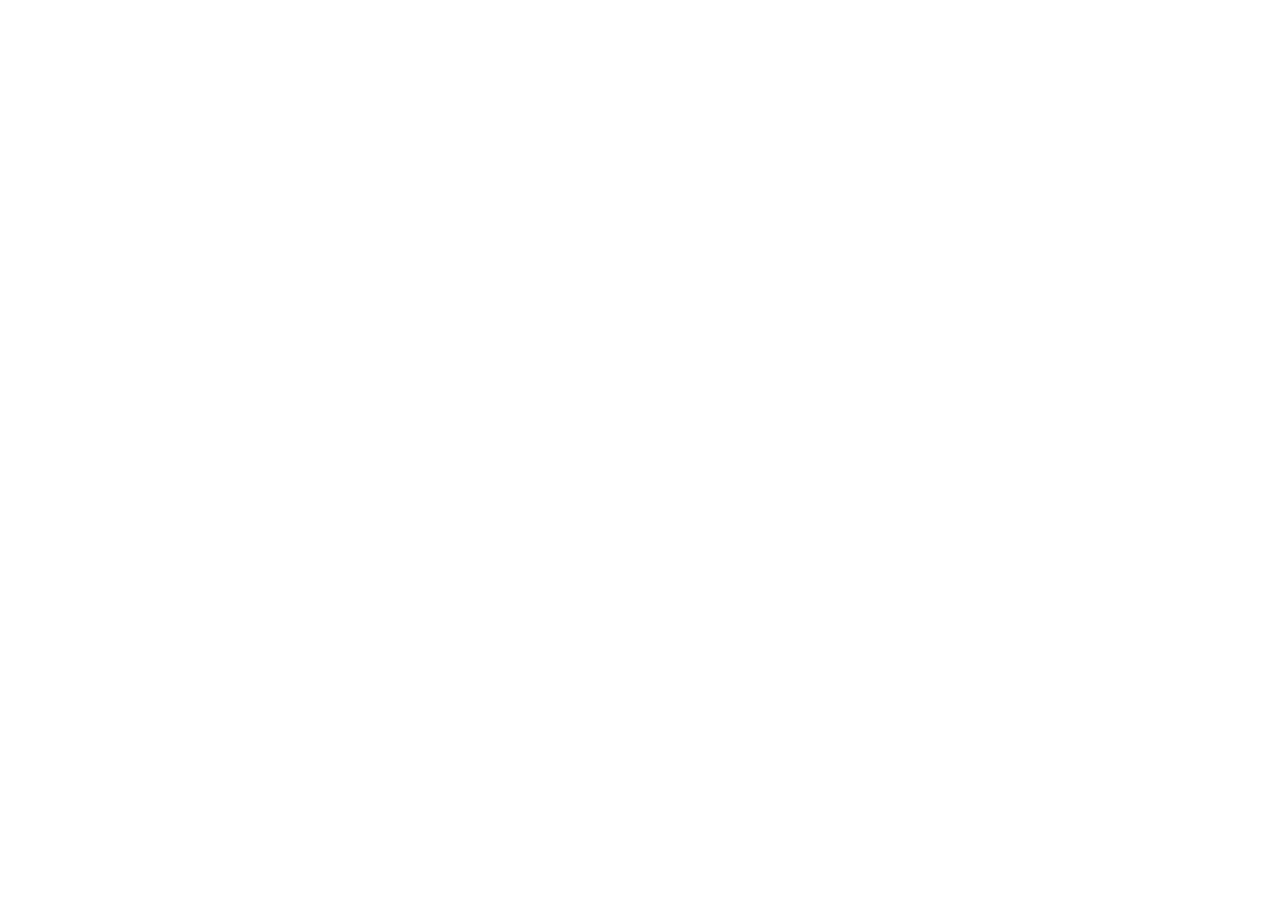
==== biblioteca.html @ 7a886e1e "criação dos arquivos principais" ====
<!DOCTYPE html>
<html lang="pt-BR">
<head>
    <meta charset="UTF-8">
    <meta name="viewport" content="width=device-width, initial-scale=1.0">
    <title>Biblioteca | Stim</title>
    <link rel="stylesheet" href="style.css">
    <link rel="stylesheet" href="biblioteca.css">
</head>
<body>
    
</body>
</html>
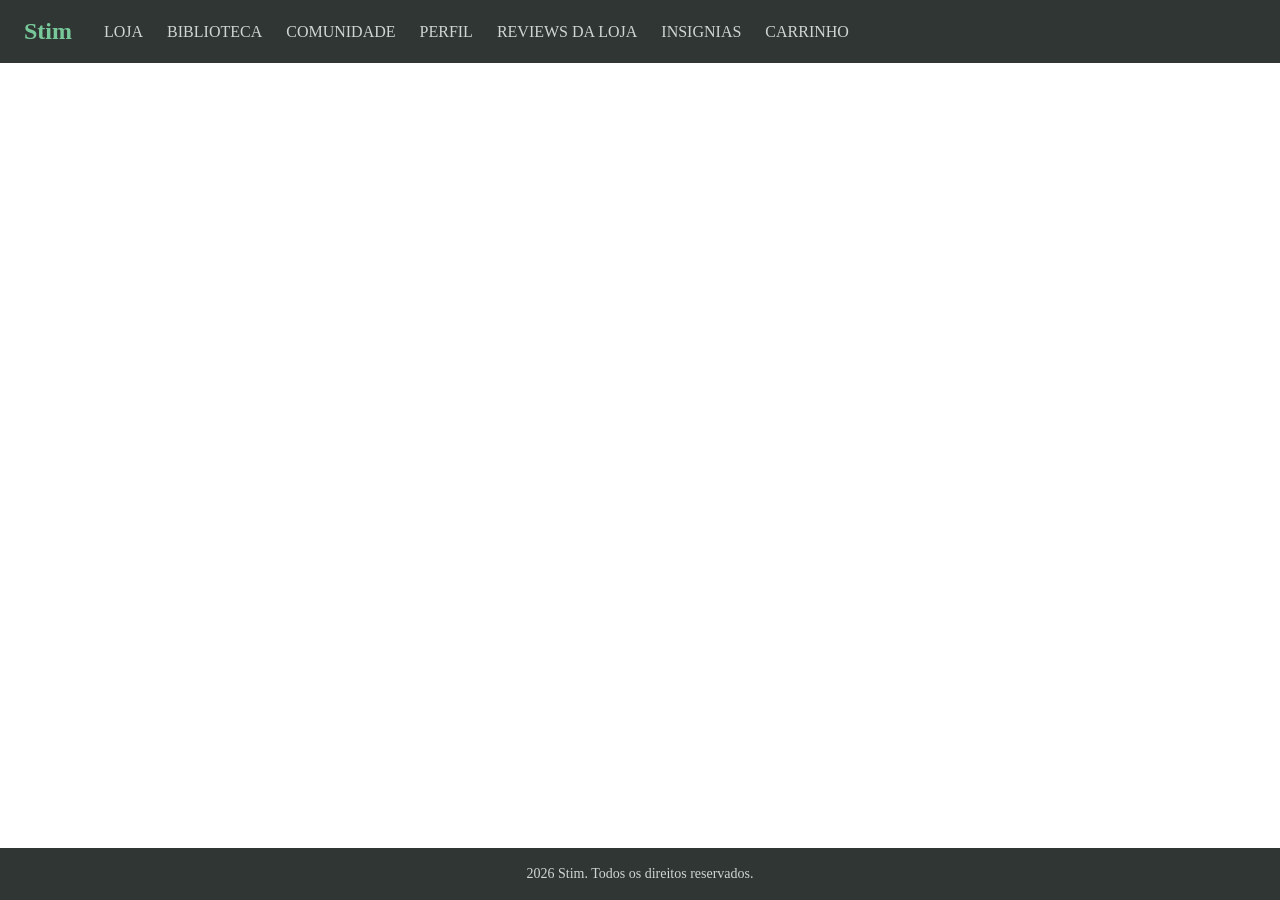
==== commit 45e6eadd: "adição de header e rodape padrao para todo site" ====
--- a/biblioteca.html
+++ b/biblioteca.html
@@ -8,6 +8,21 @@
     <link rel="stylesheet" href="biblioteca.css">
 </head>
 <body>
+
+    <header>
+        <h2>Stim</h2>
+        <a href="index.html">LOJA</a>
+        <a href="biblioteca.html">BIBLIOTECA</a>
+        <a href="comunidade.html">COMUNIDADE</a>
+        <a href="perfil.html">PERFIL</a>
+        <a href="reviews.html">REVIEWS DA LOJA</a>
+        <a href="insignias.html">INSIGNIAS</a>
+        <a href="carrinho.html">CARRINHO</a>
+    </header>
+    
+    <footer>
+        <p>2026 Stim. Todos os direitos reservados.</p>
+    </footer>
     
 </body>
 </html>
--- a/style.css
+++ b/style.css
@@ -0,0 +1,43 @@
+* {
+    margin: 0;
+    padding: 0;
+    box-sizing: border-box;
+}
+
+header {
+    display: flex;
+    align-items: center;
+    
+    flex-wrap: wrap;
+    gap: 16px 24px;
+    background-color: #303633;
+    padding: 18px 24px;
+}
+header h2 {
+    color: #78c99a;
+    margin-right: 8px;
+}
+header a {
+    color: #d0d6d2;
+    text-decoration: none;
+}
+
+header a:hover {
+    color: #78c99a;
+}
+
+body {
+    min-height: 100vh;
+    display: flex;
+    flex-direction: column;
+}
+
+footer {
+    margin-top: auto;
+    padding: 18px 24px;
+    background-color: #303633;
+    color: #d0d6d2;
+    text-align: center;
+    font-size: 14px;
+}
+
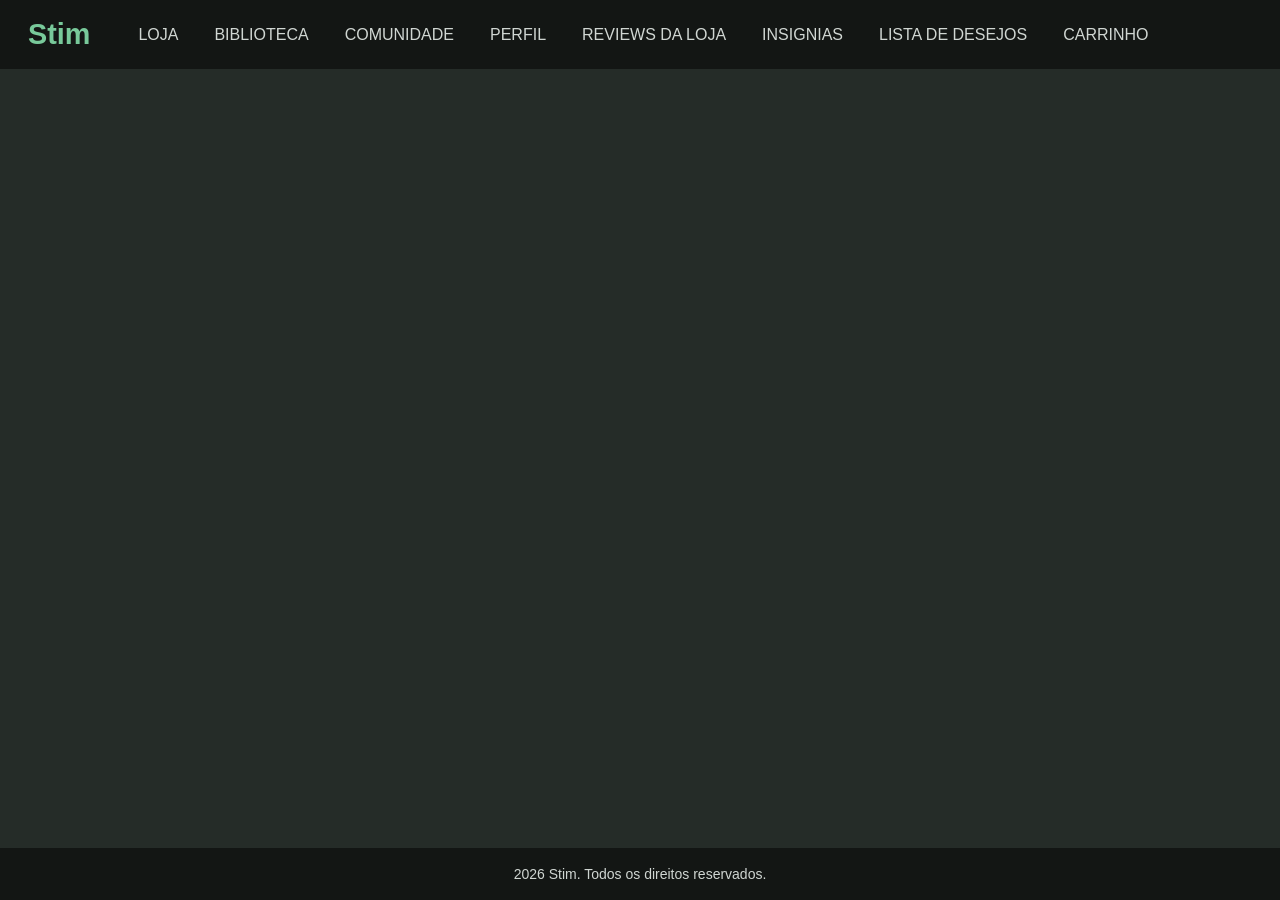
==== commit 42cee886: "adição te toda a parte da loja, e criacao da aba de lista de desejos" ====
--- a/biblioteca.html
+++ b/biblioteca.html
@@ -17,9 +17,12 @@
         <a href="perfil.html">PERFIL</a>
         <a href="reviews.html">REVIEWS DA LOJA</a>
         <a href="insignias.html">INSIGNIAS</a>
+        <a href="desejos.html">LISTA DE DESEJOS</a>
         <a href="carrinho.html">CARRINHO</a>
     </header>
-    
+
+
+
     <footer>
         <p>2026 Stim. Todos os direitos reservados.</p>
     </footer>
--- a/style.css
+++ b/style.css
@@ -1,22 +1,32 @@
-* {
+﻿* {
     margin: 0;
     padding: 0;
     box-sizing: border-box;
+    font-family: "Segoe UI", Arial, Helvetica, sans-serif;
+}
+
+body {
+    min-height: 100vh;
+    display: flex;
+    flex-direction: column;
+    background-color: #252c28;
 }
 
 header {
     display: flex;
     align-items: center;
-    
     flex-wrap: wrap;
-    gap: 16px 24px;
-    background-color: #303633;
-    padding: 18px 24px;
+    gap: 18px 36px;
+    background-color: #131614;
+    padding: 18px 28px;
 }
+
 header h2 {
     color: #78c99a;
-    margin-right: 8px;
+    font-size: 1.8rem;
+    margin-right: 12px;
 }
+
 header a {
     color: #d0d6d2;
     text-decoration: none;
@@ -26,18 +36,11 @@
     color: #78c99a;
 }
 
-body {
-    min-height: 100vh;
-    display: flex;
-    flex-direction: column;
-}
-
 footer {
     margin-top: auto;
     padding: 18px 24px;
-    background-color: #303633;
+    background-color: #131614;
     color: #d0d6d2;
     text-align: center;
     font-size: 14px;
 }
-
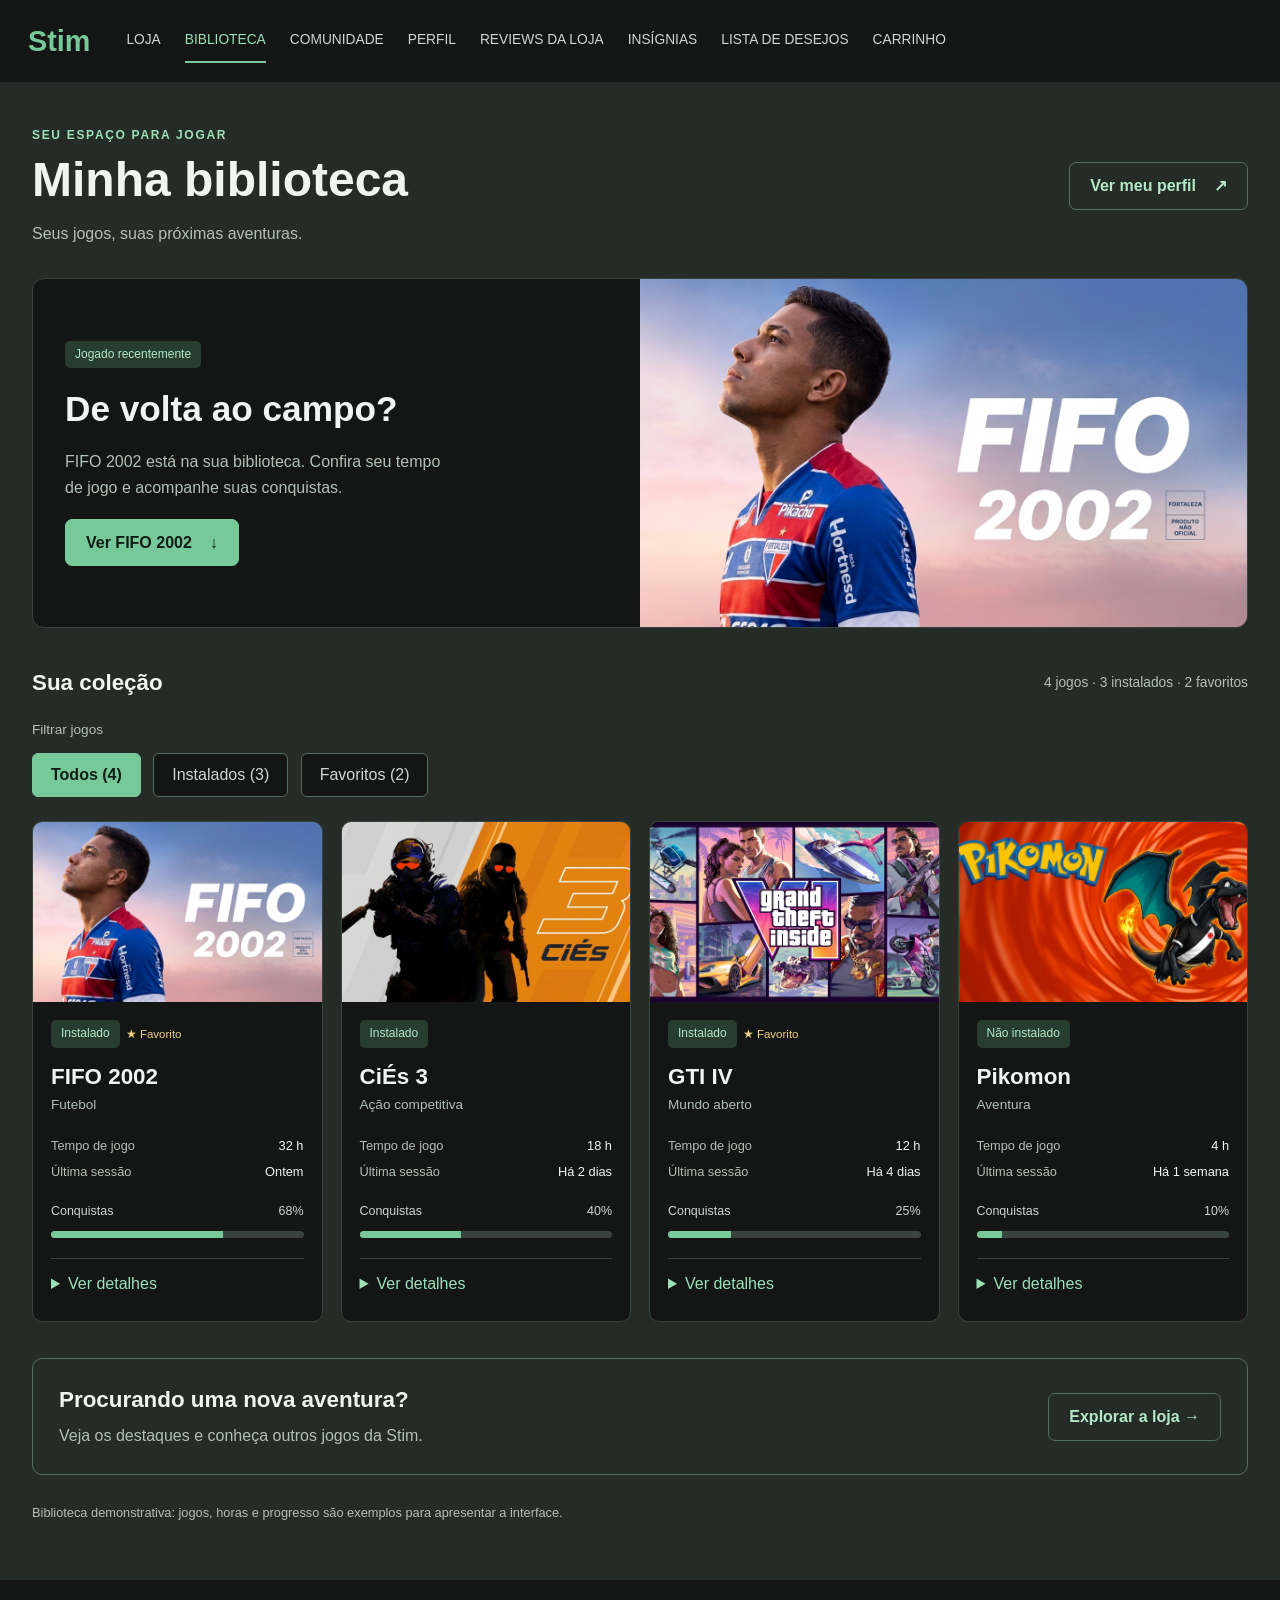
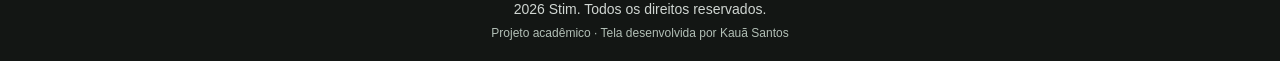
==== commit aa355704: "Adiciona Biblioteca e Perfil - Kauã" ====
--- a/biblioteca.html
+++ b/biblioteca.html
@@ -1,31 +1,78 @@
 <!DOCTYPE html>
 <html lang="pt-BR">
 <head>
-    <meta charset="UTF-8">
-    <meta name="viewport" content="width=device-width, initial-scale=1.0">
-    <title>Biblioteca | Stim</title>
-    <link rel="stylesheet" href="style.css">
-    <link rel="stylesheet" href="biblioteca.css">
+  <meta charset="UTF-8">
+  <meta name="viewport" content="width=device-width, initial-scale=1.0">
+  <meta name="description" content="Biblioteca na Stim, projeto acadêmico de uma plataforma de jogos.">
+  <title>Biblioteca | Stim</title>
+  <link rel="stylesheet" href="style.css">
+  <link rel="stylesheet" href="biblioteca.css">
 </head>
-<body>
-
-    <header>
-        <h2>Stim</h2>
-        <a href="index.html">LOJA</a>
-        <a href="biblioteca.html">BIBLIOTECA</a>
-        <a href="comunidade.html">COMUNIDADE</a>
-        <a href="perfil.html">PERFIL</a>
-        <a href="reviews.html">REVIEWS DA LOJA</a>
-        <a href="insignias.html">INSIGNIAS</a>
-        <a href="desejos.html">LISTA DE DESEJOS</a>
-        <a href="carrinho.html">CARRINHO</a>
-    </header>
-
-
-
-    <footer>
-        <p>2026 Stim. Todos os direitos reservados.</p>
-    </footer>
-    
+<body class="pagina-kaua">
+  <a class="pular-conteudo" href="#conteudo">Pular para o conteúdo</a>
+  <header>
+    <a class="marca" href="index.html" aria-label="Stim, ir para a loja">Stim</a>
+    <nav aria-label="Navegação principal"><a href="index.html">Loja</a>
+<a href="biblioteca.html" aria-current="page">Biblioteca</a>
+<a href="comunidade.html">Comunidade</a>
+<a href="perfil.html">Perfil</a>
+<a href="reviews.html">Reviews da loja</a>
+<a href="insignias.html">Insígnias</a>
+<a href="desejos.html">Lista de desejos</a>
+<a href="carrinho.html">Carrinho</a></nav>
+  </header>
+  <main id="conteudo" tabindex="-1">
+<section class="cabecalho-pagina" aria-labelledby="titulo-biblioteca">
+ <div><p class="sobretitulo">SEU ESPAÇO PARA JOGAR</p><h1 id="titulo-biblioteca">Minha biblioteca</h1><p class="introducao">Seus jogos, suas próximas aventuras.</p></div>
+ <a class="botao secundario" href="perfil.html">Ver meu perfil <span aria-hidden="true">↗</span></a>
+</section>
+<section class="destaque-biblioteca" aria-labelledby="continuar-titulo">
+ <div class="destaque-texto"><span class="etiqueta">Jogado recentemente</span><h2 id="continuar-titulo">De volta ao campo?</h2><p>FIFO 2002 está na sua biblioteca. Confira seu tempo de jogo e acompanhe suas conquistas.</p><a class="botao" href="#fifo-detalhes">Ver FIFO 2002 <span aria-hidden="true">↓</span></a></div>
+ <img src="img/FIFO2002.jpg" alt="Arte do jogo de futebol FIFO 2002" width="600" height="350">
+</section>
+<section class="colecao" aria-labelledby="colecao-titulo">
+ <div class="titulo-secao"><h2 id="colecao-titulo">Sua coleção</h2><span class="texto-secundario">4 jogos · 3 instalados · 2 favoritos</span></div>
+ <fieldset class="filtros"><legend>Filtrar jogos</legend>
+ <input type="radio" name="filtro" id="todos" checked><label for="todos">Todos (4)</label>
+ <input type="radio" name="filtro" id="instalados"><label for="instalados">Instalados (3)</label>
+ <input type="radio" name="filtro" id="favoritos"><label for="favoritos">Favoritos (2)</label>
+ <div class="grade-jogos"><article id="fifo-detalhes" class="jogo instalado favorito">
+ <img class="capa-jogo" src="img/FIFO2002.jpg" alt="Capa de FIFO 2002" width="480" height="300">
+ <div class="jogo-conteudo"><div class="linha-status"><span class="etiqueta">Instalado</span><span class="favorito-texto">★ Favorito</span></div>
+ <h2>FIFO 2002</h2><p class="texto-secundario">Futebol</p>
+ <dl class="dados-jogo"><div><dt>Tempo de jogo</dt><dd>32 h</dd></div><div><dt>Última sessão</dt><dd>Ontem</dd></div></dl>
+ <div class="progresso-titulo"><label for="progresso-0">Conquistas</label><span>68%</span></div>
+ <progress id="progresso-0" max="100" value="68">68% das conquistas</progress>
+ <details class="detalhes-jogo"><summary>Ver detalhes</summary><p>FIFO 2002 faz parte desta biblioteca demonstrativa. A execução e a instalação de jogos não estão disponíveis neste projeto visual.</p><a href="insignias.html">Consultar insígnias do perfil →</a></details>
+ </div></article><article class="jogo instalado">
+ <img class="capa-jogo" src="img/CiÉs3.jpg" alt="Capa de CiÉs 3" width="480" height="300">
+ <div class="jogo-conteudo"><div class="linha-status"><span class="etiqueta">Instalado</span></div>
+ <h2>CiÉs 3</h2><p class="texto-secundario">Ação competitiva</p>
+ <dl class="dados-jogo"><div><dt>Tempo de jogo</dt><dd>18 h</dd></div><div><dt>Última sessão</dt><dd>Há 2 dias</dd></div></dl>
+ <div class="progresso-titulo"><label for="progresso-1">Conquistas</label><span>40%</span></div>
+ <progress id="progresso-1" max="100" value="40">40% das conquistas</progress>
+ <details class="detalhes-jogo"><summary>Ver detalhes</summary><p>CiÉs 3 faz parte desta biblioteca demonstrativa. A execução e a instalação de jogos não estão disponíveis neste projeto visual.</p><a href="insignias.html">Consultar insígnias do perfil →</a></details>
+ </div></article><article class="jogo instalado favorito">
+ <img class="capa-jogo" src="img/gti6.jpg" alt="Capa de GTI IV" width="480" height="300">
+ <div class="jogo-conteudo"><div class="linha-status"><span class="etiqueta">Instalado</span><span class="favorito-texto">★ Favorito</span></div>
+ <h2>GTI IV</h2><p class="texto-secundario">Mundo aberto</p>
+ <dl class="dados-jogo"><div><dt>Tempo de jogo</dt><dd>12 h</dd></div><div><dt>Última sessão</dt><dd>Há 4 dias</dd></div></dl>
+ <div class="progresso-titulo"><label for="progresso-2">Conquistas</label><span>25%</span></div>
+ <progress id="progresso-2" max="100" value="25">25% das conquistas</progress>
+ <details class="detalhes-jogo"><summary>Ver detalhes</summary><p>GTI IV faz parte desta biblioteca demonstrativa. A execução e a instalação de jogos não estão disponíveis neste projeto visual.</p><a href="insignias.html">Consultar insígnias do perfil →</a></details>
+ </div></article><article class="jogo nao-instalado">
+ <img class="capa-jogo" src="img/pikomon.jpg" alt="Capa de Pikomon" width="480" height="300">
+ <div class="jogo-conteudo"><div class="linha-status"><span class="etiqueta">Não instalado</span></div>
+ <h2>Pikomon</h2><p class="texto-secundario">Aventura</p>
+ <dl class="dados-jogo"><div><dt>Tempo de jogo</dt><dd>4 h</dd></div><div><dt>Última sessão</dt><dd>Há 1 semana</dd></div></dl>
+ <div class="progresso-titulo"><label for="progresso-3">Conquistas</label><span>10%</span></div>
+ <progress id="progresso-3" max="100" value="10">10% das conquistas</progress>
+ <details class="detalhes-jogo"><summary>Ver detalhes</summary><p>Pikomon faz parte desta biblioteca demonstrativa. A execução e a instalação de jogos não estão disponíveis neste projeto visual.</p><a href="insignias.html">Consultar insígnias do perfil →</a></details>
+ </div></article></div></fieldset>
+</section>
+<aside class="convite-loja"><div><h2>Procurando uma nova aventura?</h2><p>Veja os destaques e conheça outros jogos da Stim.</p></div><a class="botao secundario" href="index.html">Explorar a loja →</a></aside>
+<p class="nota-demo">Biblioteca demonstrativa: jogos, horas e progresso são exemplos para apresentar a interface.</p>
+</main>
+  <footer><p>2026 Stim. Todos os direitos reservados.</p><p class="rodape-nota">Projeto acadêmico · Tela desenvolvida por Kauã Santos</p></footer>
 </body>
-</html>+</html>
--- a/biblioteca.css
+++ b/biblioteca.css
@@ -0,0 +1,78 @@
+/* Estilos destas duas telas; as páginas dos colegas usam seus próprios arquivos. */
+.pagina-kaua { color: #d0d6d2; line-height: 1.6; }
+.pagina-kaua a { color: #9be0b7; text-underline-offset: 4px; }
+.pagina-kaua header { gap: 20px 36px; }
+.pagina-kaua .marca { color: #78c99a; font-size: 1.8rem; font-weight: 700; text-decoration: none; }
+.pagina-kaua nav { display: flex; flex-wrap: wrap; gap: 8px 24px; flex: 1; }
+.pagina-kaua nav a { display: inline-flex; align-items: center; min-height: 44px; color: #d0d6d2; font-size: .86rem; text-transform: uppercase; text-decoration: none; border-bottom: 2px solid transparent; }
+.pagina-kaua nav a:hover, .pagina-kaua nav a[aria-current="page"] { color: #9be0b7; border-bottom-color: #78c99a; }
+.pagina-kaua :focus-visible { outline: 3px solid #b8f2cc; outline-offset: 5px; }
+.pagina-kaua .pular-conteudo { position: absolute; left: 12px; top: 8px; z-index: 10; background: #131614; padding: 12px 18px; transform: translateY(-160%); }
+.pagina-kaua .pular-conteudo:focus { transform: translateY(0); }
+.pagina-kaua main { width: min(1240px, calc(100% - 64px)); margin: 44px auto 56px; }
+.pagina-kaua h1 { color: #f1f5f2; font-size: clamp(2rem, 4vw, 3rem); line-height: 1.2; margin: 6px 0 12px; }
+.pagina-kaua h2 { color: #f1f5f2; font-size: 1.4rem; line-height: 1.3; }
+.pagina-kaua h3 { color: #f1f5f2; line-height: 1.4; }
+.pagina-kaua .cabecalho-pagina { display: flex; justify-content: space-between; align-items: center; gap: 24px; margin-bottom: 32px; }
+.pagina-kaua .sobretitulo { color: #9be0b7; font-size: .75rem; font-weight: 700; letter-spacing: .14em; }
+.pagina-kaua .introducao, .pagina-kaua .texto-secundario { color: #b2bfb6; }
+.pagina-kaua .botao { display: inline-flex; justify-content: center; align-items: center; gap: 18px; min-height: 46px; padding: 10px 20px; border: 1px solid #78c99a; border-radius: 7px; background: #78c99a; color: #101c15; text-decoration: none; font-weight: 600; text-align: center; }
+.pagina-kaua .botao:hover { background: #9be0b7; border-color: #9be0b7; }
+.pagina-kaua .botao.secundario { background: transparent; color: #b4e8c6; border-color: #536d5e; }
+.pagina-kaua .botao.secundario:hover { background: #314438; border-color: #9be0b7; }
+.pagina-kaua .etiqueta { display: inline-block; color: #b4e8c6; background: #263d30; border-radius: 5px; padding: 4px 10px; font-size: .75rem; }
+.pagina-kaua .titulo-secao { display: flex; justify-content: space-between; align-items: center; flex-wrap: wrap; gap: 12px; margin-bottom: 22px; }
+.pagina-kaua .titulo-secao > span, .pagina-kaua .titulo-secao > a { font-size: .86rem; }
+.pagina-kaua .nota-demo { color: #b2bfb6; font-size: .8rem; margin-top: 28px; }
+.pagina-kaua .rodape-nota { margin-top: 4px; font-size: .75rem; color: #b2bfb6; }
+@media (max-width: 700px) {
+ .pagina-kaua header { padding: 16px 20px; gap: 8px; align-items: flex-start; }
+ .pagina-kaua nav { flex-basis: 100%; gap: 4px 18px; }
+ .pagina-kaua nav a { font-size: .75rem; }
+ .pagina-kaua main { width: calc(100% - 36px); margin-top: 28px; }
+ .pagina-kaua .cabecalho-pagina { align-items: flex-start; flex-direction: column; gap: 18px; }
+}
+
+.destaque-biblioteca { display: grid; grid-template-columns: 1fr 1fr; background: #131614; border: 1px solid #39443e; border-radius: 12px; overflow: hidden; margin-bottom: 40px; }
+.destaque-texto { padding: 32px; display: flex; flex-direction: column; align-items: flex-start; justify-content: center; gap: 18px; }
+.destaque-texto h2 { font-size: clamp(1.6rem, 3vw, 2.2rem); }
+.destaque-texto p { max-width: 44ch; color: #b2bfb6; }
+.destaque-biblioteca > img { display: block; width: 100%; height: 100%; min-height: 300px; object-fit: cover; }
+.filtros { border: 0; min-width: 0; }
+.filtros legend { margin-bottom: 12px; font-size: .85rem; color: #b2bfb6; }
+.filtros > input { position: absolute; opacity: 0; width: 1px; height: 1px; }
+.filtros > label { display: inline-flex; align-items: center; min-height: 44px; padding: 8px 18px; margin: 0 8px 12px 0; color: #d0d6d2; background: #131614; border: 1px solid #536d5e; border-radius: 6px; cursor: pointer; }
+.filtros > input:checked + label { background: #78c99a; color: #101c15; border-color: #78c99a; font-weight: 600; }
+.filtros > input:focus-visible + label { outline: 3px solid #b8f2cc; outline-offset: 4px; }
+.grade-jogos { display: grid; grid-template-columns: repeat(4, minmax(0, 1fr)); gap: 18px; margin-top: 12px; }
+#instalados:checked ~ .grade-jogos .jogo:not(.instalado), #favoritos:checked ~ .grade-jogos .jogo:not(.favorito) { display: none; }
+.jogo { min-width: 0; background: #131614; border: 1px solid #39443e; border-radius: 10px; overflow: hidden; scroll-margin-top: 24px; }
+.capa-jogo { display: block; width: 100%; height: auto; aspect-ratio: 16 / 10; object-fit: cover; }
+.jogo-conteudo { padding: 18px; }
+.linha-status { display: flex; gap: 6px; flex-wrap: wrap; align-items: center; margin-bottom: 14px; }
+.favorito-texto { font-size: .72rem; color: #edce83; }
+.jogo h2 { margin-bottom: 3px; }
+.jogo .texto-secundario { font-size: .85rem; }
+.dados-jogo { margin: 20px 0; }
+.dados-jogo > div { display: flex; justify-content: space-between; gap: 8px; margin-bottom: 6px; font-size: .8rem; }
+.dados-jogo dt { color: #b2bfb6; }
+.dados-jogo dd { color: #f1f5f2; text-align: right; }
+.progresso-titulo { display: flex; justify-content: space-between; font-size: .78rem; gap: 8px; }
+.jogo progress { display: block; width: 100%; height: 7px; margin: 9px 0 20px; border: 0; border-radius: 10px; overflow: hidden; appearance: none; background: #39443e; accent-color: #78c99a; }
+.jogo progress::-webkit-progress-bar { background: #39443e; }
+.jogo progress::-webkit-progress-value { background: #78c99a; }
+.jogo progress::-moz-progress-bar { background: #78c99a; }
+.detalhes-jogo { border-top: 1px solid #39443e; }
+.detalhes-jogo summary { min-height: 44px; padding-top: 12px; color: #9be0b7; cursor: pointer; }
+.detalhes-jogo p, .detalhes-jogo a { font-size: .8rem; }
+.detalhes-jogo p { margin: 8px 0 12px; color: #b2bfb6; }
+.convite-loja { display: flex; justify-content: space-between; align-items: center; gap: 24px; margin-top: 36px; padding: 26px; border: 1px solid #536d5e; border-radius: 10px; }
+.convite-loja p { margin-top: 8px; color: #b2bfb6; }
+@media (max-width: 1100px) { .grade-jogos { grid-template-columns: repeat(2, minmax(0, 1fr)); } }
+@media (max-width: 700px) {
+ .destaque-biblioteca { grid-template-columns: 1fr; }
+ .destaque-biblioteca > img { min-height: 0; height: 220px; grid-row: 1; }
+ .destaque-texto { padding: 24px; }
+ .convite-loja { flex-direction: column; align-items: flex-start; padding: 22px; }
+}
+@media (max-width: 480px) { .grade-jogos { grid-template-columns: 1fr; } .filtros > label { padding: 8px 12px; margin-right: 4px; } }
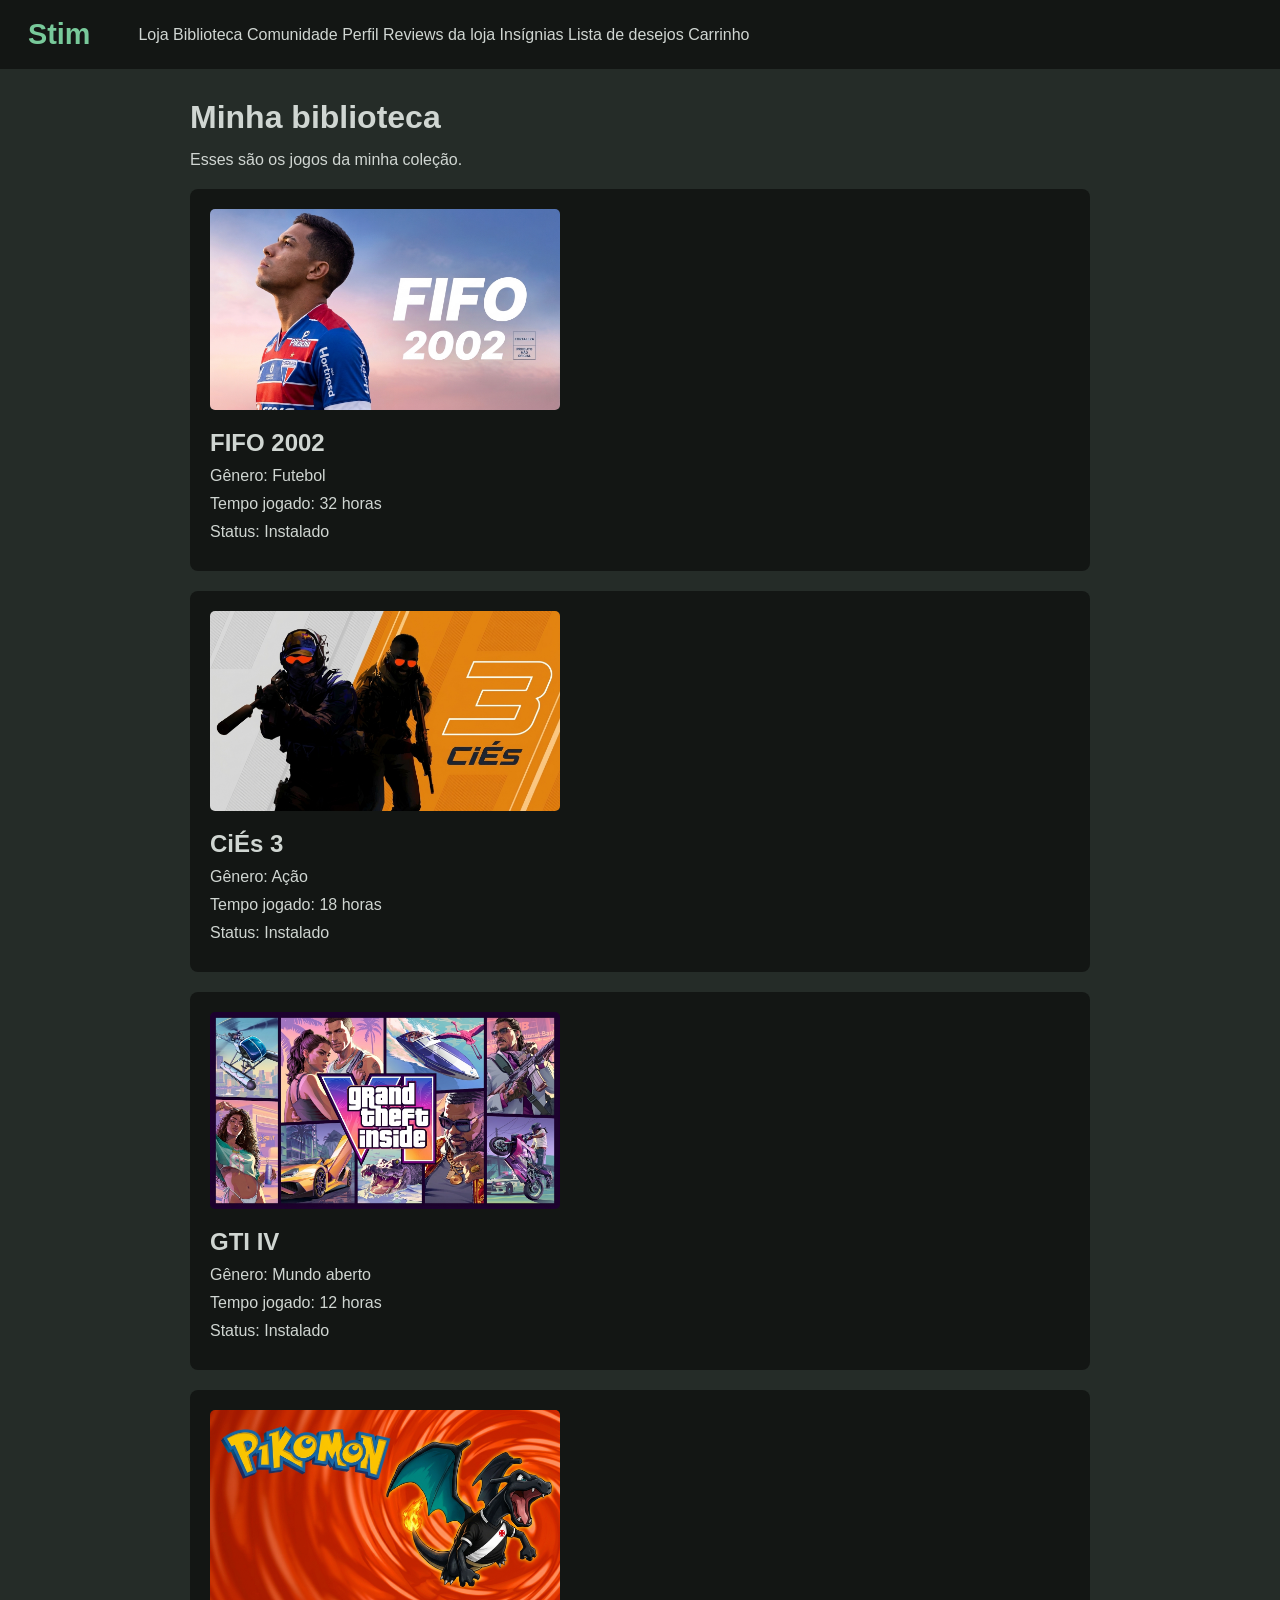
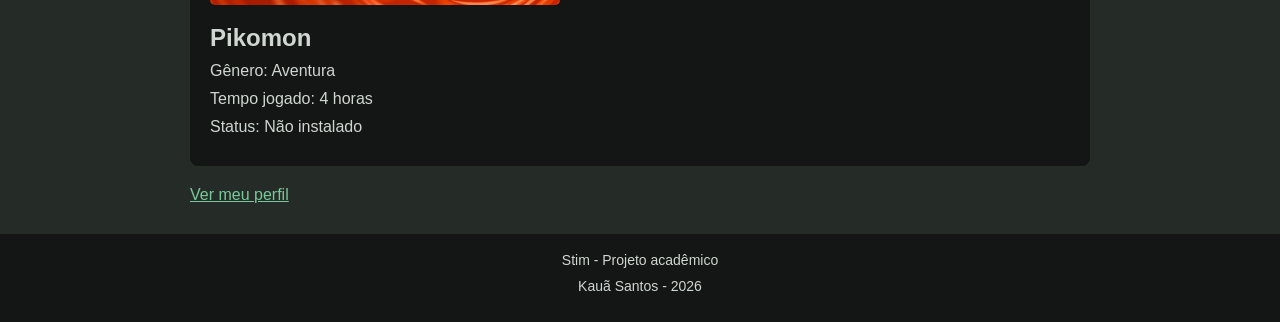
==== commit cc3d06da: "Atualiza biblioteca e perfil com código simplificado" ====
--- a/biblioteca.html
+++ b/biblioteca.html
@@ -1,78 +1,70 @@
 <!DOCTYPE html>
 <html lang="pt-BR">
 <head>
-  <meta charset="UTF-8">
-  <meta name="viewport" content="width=device-width, initial-scale=1.0">
-  <meta name="description" content="Biblioteca na Stim, projeto acadêmico de uma plataforma de jogos.">
-  <title>Biblioteca | Stim</title>
-  <link rel="stylesheet" href="style.css">
-  <link rel="stylesheet" href="biblioteca.css">
+    <meta charset="UTF-8">
+    <meta name="viewport" content="width=device-width, initial-scale=1.0">
+    <title>Biblioteca - Stim</title>
+    <link rel="stylesheet" href="style.css">
+    <link rel="stylesheet" href="biblioteca.css">
 </head>
-<body class="pagina-kaua">
-  <a class="pular-conteudo" href="#conteudo">Pular para o conteúdo</a>
-  <header>
-    <a class="marca" href="index.html" aria-label="Stim, ir para a loja">Stim</a>
-    <nav aria-label="Navegação principal"><a href="index.html">Loja</a>
-<a href="biblioteca.html" aria-current="page">Biblioteca</a>
-<a href="comunidade.html">Comunidade</a>
-<a href="perfil.html">Perfil</a>
-<a href="reviews.html">Reviews da loja</a>
-<a href="insignias.html">Insígnias</a>
-<a href="desejos.html">Lista de desejos</a>
-<a href="carrinho.html">Carrinho</a></nav>
-  </header>
-  <main id="conteudo" tabindex="-1">
-<section class="cabecalho-pagina" aria-labelledby="titulo-biblioteca">
- <div><p class="sobretitulo">SEU ESPAÇO PARA JOGAR</p><h1 id="titulo-biblioteca">Minha biblioteca</h1><p class="introducao">Seus jogos, suas próximas aventuras.</p></div>
- <a class="botao secundario" href="perfil.html">Ver meu perfil <span aria-hidden="true">↗</span></a>
-</section>
-<section class="destaque-biblioteca" aria-labelledby="continuar-titulo">
- <div class="destaque-texto"><span class="etiqueta">Jogado recentemente</span><h2 id="continuar-titulo">De volta ao campo?</h2><p>FIFO 2002 está na sua biblioteca. Confira seu tempo de jogo e acompanhe suas conquistas.</p><a class="botao" href="#fifo-detalhes">Ver FIFO 2002 <span aria-hidden="true">↓</span></a></div>
- <img src="img/FIFO2002.jpg" alt="Arte do jogo de futebol FIFO 2002" width="600" height="350">
-</section>
-<section class="colecao" aria-labelledby="colecao-titulo">
- <div class="titulo-secao"><h2 id="colecao-titulo">Sua coleção</h2><span class="texto-secundario">4 jogos · 3 instalados · 2 favoritos</span></div>
- <fieldset class="filtros"><legend>Filtrar jogos</legend>
- <input type="radio" name="filtro" id="todos" checked><label for="todos">Todos (4)</label>
- <input type="radio" name="filtro" id="instalados"><label for="instalados">Instalados (3)</label>
- <input type="radio" name="filtro" id="favoritos"><label for="favoritos">Favoritos (2)</label>
- <div class="grade-jogos"><article id="fifo-detalhes" class="jogo instalado favorito">
- <img class="capa-jogo" src="img/FIFO2002.jpg" alt="Capa de FIFO 2002" width="480" height="300">
- <div class="jogo-conteudo"><div class="linha-status"><span class="etiqueta">Instalado</span><span class="favorito-texto">★ Favorito</span></div>
- <h2>FIFO 2002</h2><p class="texto-secundario">Futebol</p>
- <dl class="dados-jogo"><div><dt>Tempo de jogo</dt><dd>32 h</dd></div><div><dt>Última sessão</dt><dd>Ontem</dd></div></dl>
- <div class="progresso-titulo"><label for="progresso-0">Conquistas</label><span>68%</span></div>
- <progress id="progresso-0" max="100" value="68">68% das conquistas</progress>
- <details class="detalhes-jogo"><summary>Ver detalhes</summary><p>FIFO 2002 faz parte desta biblioteca demonstrativa. A execução e a instalação de jogos não estão disponíveis neste projeto visual.</p><a href="insignias.html">Consultar insígnias do perfil →</a></details>
- </div></article><article class="jogo instalado">
- <img class="capa-jogo" src="img/CiÉs3.jpg" alt="Capa de CiÉs 3" width="480" height="300">
- <div class="jogo-conteudo"><div class="linha-status"><span class="etiqueta">Instalado</span></div>
- <h2>CiÉs 3</h2><p class="texto-secundario">Ação competitiva</p>
- <dl class="dados-jogo"><div><dt>Tempo de jogo</dt><dd>18 h</dd></div><div><dt>Última sessão</dt><dd>Há 2 dias</dd></div></dl>
- <div class="progresso-titulo"><label for="progresso-1">Conquistas</label><span>40%</span></div>
- <progress id="progresso-1" max="100" value="40">40% das conquistas</progress>
- <details class="detalhes-jogo"><summary>Ver detalhes</summary><p>CiÉs 3 faz parte desta biblioteca demonstrativa. A execução e a instalação de jogos não estão disponíveis neste projeto visual.</p><a href="insignias.html">Consultar insígnias do perfil →</a></details>
- </div></article><article class="jogo instalado favorito">
- <img class="capa-jogo" src="img/gti6.jpg" alt="Capa de GTI IV" width="480" height="300">
- <div class="jogo-conteudo"><div class="linha-status"><span class="etiqueta">Instalado</span><span class="favorito-texto">★ Favorito</span></div>
- <h2>GTI IV</h2><p class="texto-secundario">Mundo aberto</p>
- <dl class="dados-jogo"><div><dt>Tempo de jogo</dt><dd>12 h</dd></div><div><dt>Última sessão</dt><dd>Há 4 dias</dd></div></dl>
- <div class="progresso-titulo"><label for="progresso-2">Conquistas</label><span>25%</span></div>
- <progress id="progresso-2" max="100" value="25">25% das conquistas</progress>
- <details class="detalhes-jogo"><summary>Ver detalhes</summary><p>GTI IV faz parte desta biblioteca demonstrativa. A execução e a instalação de jogos não estão disponíveis neste projeto visual.</p><a href="insignias.html">Consultar insígnias do perfil →</a></details>
- </div></article><article class="jogo nao-instalado">
- <img class="capa-jogo" src="img/pikomon.jpg" alt="Capa de Pikomon" width="480" height="300">
- <div class="jogo-conteudo"><div class="linha-status"><span class="etiqueta">Não instalado</span></div>
- <h2>Pikomon</h2><p class="texto-secundario">Aventura</p>
- <dl class="dados-jogo"><div><dt>Tempo de jogo</dt><dd>4 h</dd></div><div><dt>Última sessão</dt><dd>Há 1 semana</dd></div></dl>
- <div class="progresso-titulo"><label for="progresso-3">Conquistas</label><span>10%</span></div>
- <progress id="progresso-3" max="100" value="10">10% das conquistas</progress>
- <details class="detalhes-jogo"><summary>Ver detalhes</summary><p>Pikomon faz parte desta biblioteca demonstrativa. A execução e a instalação de jogos não estão disponíveis neste projeto visual.</p><a href="insignias.html">Consultar insígnias do perfil →</a></details>
- </div></article></div></fieldset>
-</section>
-<aside class="convite-loja"><div><h2>Procurando uma nova aventura?</h2><p>Veja os destaques e conheça outros jogos da Stim.</p></div><a class="botao secundario" href="index.html">Explorar a loja →</a></aside>
-<p class="nota-demo">Biblioteca demonstrativa: jogos, horas e progresso são exemplos para apresentar a interface.</p>
-</main>
-  <footer><p>2026 Stim. Todos os direitos reservados.</p><p class="rodape-nota">Projeto acadêmico · Tela desenvolvida por Kauã Santos</p></footer>
+<body>
+    <header>
+        <h2>Stim</h2>
+
+        <nav>
+            <a href="index.html">Loja</a>
+            <a href="biblioteca.html">Biblioteca</a>
+            <a href="comunidade.html">Comunidade</a>
+            <a href="perfil.html">Perfil</a>
+            <a href="reviews.html">Reviews da loja</a>
+            <a href="insignias.html">Insígnias</a>
+            <a href="desejos.html">Lista de desejos</a>
+            <a href="carrinho.html">Carrinho</a>
+        </nav>
+    </header>
+
+    <main>
+        <h1>Minha biblioteca</h1>
+        <p>Esses são os jogos da minha coleção.</p>
+
+        <div class="jogo">
+            <img src="img/FIFO2002.jpg" alt="FIFO 2002">
+            <h2>FIFO 2002</h2>
+            <p>Gênero: Futebol</p>
+            <p>Tempo jogado: 32 horas</p>
+            <p>Status: Instalado</p>
+        </div>
+
+        <div class="jogo">
+            <img src="img/CiÉs3.jpg" alt="CiÉs 3">
+            <h2>CiÉs 3</h2>
+            <p>Gênero: Ação</p>
+            <p>Tempo jogado: 18 horas</p>
+            <p>Status: Instalado</p>
+        </div>
+
+        <div class="jogo">
+            <img src="img/gti6.jpg" alt="GTI IV">
+            <h2>GTI IV</h2>
+            <p>Gênero: Mundo aberto</p>
+            <p>Tempo jogado: 12 horas</p>
+            <p>Status: Instalado</p>
+        </div>
+
+        <div class="jogo">
+            <img src="img/pikomon.jpg" alt="Pikomon">
+            <h2>Pikomon</h2>
+            <p>Gênero: Aventura</p>
+            <p>Tempo jogado: 4 horas</p>
+            <p>Status: Não instalado</p>
+        </div>
+
+        <a href="perfil.html">Ver meu perfil</a>
+    </main>
+
+    <footer>
+        <p>Stim - Projeto acadêmico</p>
+        <p>Kauã Santos - 2026</p>
+    </footer>
 </body>
 </html>
--- a/biblioteca.css
+++ b/biblioteca.css
@@ -1,78 +1,37 @@
-/* Estilos destas duas telas; as páginas dos colegas usam seus próprios arquivos. */
-.pagina-kaua { color: #d0d6d2; line-height: 1.6; }
-.pagina-kaua a { color: #9be0b7; text-underline-offset: 4px; }
-.pagina-kaua header { gap: 20px 36px; }
-.pagina-kaua .marca { color: #78c99a; font-size: 1.8rem; font-weight: 700; text-decoration: none; }
-.pagina-kaua nav { display: flex; flex-wrap: wrap; gap: 8px 24px; flex: 1; }
-.pagina-kaua nav a { display: inline-flex; align-items: center; min-height: 44px; color: #d0d6d2; font-size: .86rem; text-transform: uppercase; text-decoration: none; border-bottom: 2px solid transparent; }
-.pagina-kaua nav a:hover, .pagina-kaua nav a[aria-current="page"] { color: #9be0b7; border-bottom-color: #78c99a; }
-.pagina-kaua :focus-visible { outline: 3px solid #b8f2cc; outline-offset: 5px; }
-.pagina-kaua .pular-conteudo { position: absolute; left: 12px; top: 8px; z-index: 10; background: #131614; padding: 12px 18px; transform: translateY(-160%); }
-.pagina-kaua .pular-conteudo:focus { transform: translateY(0); }
-.pagina-kaua main { width: min(1240px, calc(100% - 64px)); margin: 44px auto 56px; }
-.pagina-kaua h1 { color: #f1f5f2; font-size: clamp(2rem, 4vw, 3rem); line-height: 1.2; margin: 6px 0 12px; }
-.pagina-kaua h2 { color: #f1f5f2; font-size: 1.4rem; line-height: 1.3; }
-.pagina-kaua h3 { color: #f1f5f2; line-height: 1.4; }
-.pagina-kaua .cabecalho-pagina { display: flex; justify-content: space-between; align-items: center; gap: 24px; margin-bottom: 32px; }
-.pagina-kaua .sobretitulo { color: #9be0b7; font-size: .75rem; font-weight: 700; letter-spacing: .14em; }
-.pagina-kaua .introducao, .pagina-kaua .texto-secundario { color: #b2bfb6; }
-.pagina-kaua .botao { display: inline-flex; justify-content: center; align-items: center; gap: 18px; min-height: 46px; padding: 10px 20px; border: 1px solid #78c99a; border-radius: 7px; background: #78c99a; color: #101c15; text-decoration: none; font-weight: 600; text-align: center; }
-.pagina-kaua .botao:hover { background: #9be0b7; border-color: #9be0b7; }
-.pagina-kaua .botao.secundario { background: transparent; color: #b4e8c6; border-color: #536d5e; }
-.pagina-kaua .botao.secundario:hover { background: #314438; border-color: #9be0b7; }
-.pagina-kaua .etiqueta { display: inline-block; color: #b4e8c6; background: #263d30; border-radius: 5px; padding: 4px 10px; font-size: .75rem; }
-.pagina-kaua .titulo-secao { display: flex; justify-content: space-between; align-items: center; flex-wrap: wrap; gap: 12px; margin-bottom: 22px; }
-.pagina-kaua .titulo-secao > span, .pagina-kaua .titulo-secao > a { font-size: .86rem; }
-.pagina-kaua .nota-demo { color: #b2bfb6; font-size: .8rem; margin-top: 28px; }
-.pagina-kaua .rodape-nota { margin-top: 4px; font-size: .75rem; color: #b2bfb6; }
-@media (max-width: 700px) {
- .pagina-kaua header { padding: 16px 20px; gap: 8px; align-items: flex-start; }
- .pagina-kaua nav { flex-basis: 100%; gap: 4px 18px; }
- .pagina-kaua nav a { font-size: .75rem; }
- .pagina-kaua main { width: calc(100% - 36px); margin-top: 28px; }
- .pagina-kaua .cabecalho-pagina { align-items: flex-start; flex-direction: column; gap: 18px; }
+main {
+    width: 90%;
+    max-width: 900px;
+    margin: 30px auto;
+    color: #d0d6d2;
 }
 
-.destaque-biblioteca { display: grid; grid-template-columns: 1fr 1fr; background: #131614; border: 1px solid #39443e; border-radius: 12px; overflow: hidden; margin-bottom: 40px; }
-.destaque-texto { padding: 32px; display: flex; flex-direction: column; align-items: flex-start; justify-content: center; gap: 18px; }
-.destaque-texto h2 { font-size: clamp(1.6rem, 3vw, 2.2rem); }
-.destaque-texto p { max-width: 44ch; color: #b2bfb6; }
-.destaque-biblioteca > img { display: block; width: 100%; height: 100%; min-height: 300px; object-fit: cover; }
-.filtros { border: 0; min-width: 0; }
-.filtros legend { margin-bottom: 12px; font-size: .85rem; color: #b2bfb6; }
-.filtros > input { position: absolute; opacity: 0; width: 1px; height: 1px; }
-.filtros > label { display: inline-flex; align-items: center; min-height: 44px; padding: 8px 18px; margin: 0 8px 12px 0; color: #d0d6d2; background: #131614; border: 1px solid #536d5e; border-radius: 6px; cursor: pointer; }
-.filtros > input:checked + label { background: #78c99a; color: #101c15; border-color: #78c99a; font-weight: 600; }
-.filtros > input:focus-visible + label { outline: 3px solid #b8f2cc; outline-offset: 4px; }
-.grade-jogos { display: grid; grid-template-columns: repeat(4, minmax(0, 1fr)); gap: 18px; margin-top: 12px; }
-#instalados:checked ~ .grade-jogos .jogo:not(.instalado), #favoritos:checked ~ .grade-jogos .jogo:not(.favorito) { display: none; }
-.jogo { min-width: 0; background: #131614; border: 1px solid #39443e; border-radius: 10px; overflow: hidden; scroll-margin-top: 24px; }
-.capa-jogo { display: block; width: 100%; height: auto; aspect-ratio: 16 / 10; object-fit: cover; }
-.jogo-conteudo { padding: 18px; }
-.linha-status { display: flex; gap: 6px; flex-wrap: wrap; align-items: center; margin-bottom: 14px; }
-.favorito-texto { font-size: .72rem; color: #edce83; }
-.jogo h2 { margin-bottom: 3px; }
-.jogo .texto-secundario { font-size: .85rem; }
-.dados-jogo { margin: 20px 0; }
-.dados-jogo > div { display: flex; justify-content: space-between; gap: 8px; margin-bottom: 6px; font-size: .8rem; }
-.dados-jogo dt { color: #b2bfb6; }
-.dados-jogo dd { color: #f1f5f2; text-align: right; }
-.progresso-titulo { display: flex; justify-content: space-between; font-size: .78rem; gap: 8px; }
-.jogo progress { display: block; width: 100%; height: 7px; margin: 9px 0 20px; border: 0; border-radius: 10px; overflow: hidden; appearance: none; background: #39443e; accent-color: #78c99a; }
-.jogo progress::-webkit-progress-bar { background: #39443e; }
-.jogo progress::-webkit-progress-value { background: #78c99a; }
-.jogo progress::-moz-progress-bar { background: #78c99a; }
-.detalhes-jogo { border-top: 1px solid #39443e; }
-.detalhes-jogo summary { min-height: 44px; padding-top: 12px; color: #9be0b7; cursor: pointer; }
-.detalhes-jogo p, .detalhes-jogo a { font-size: .8rem; }
-.detalhes-jogo p { margin: 8px 0 12px; color: #b2bfb6; }
-.convite-loja { display: flex; justify-content: space-between; align-items: center; gap: 24px; margin-top: 36px; padding: 26px; border: 1px solid #536d5e; border-radius: 10px; }
-.convite-loja p { margin-top: 8px; color: #b2bfb6; }
-@media (max-width: 1100px) { .grade-jogos { grid-template-columns: repeat(2, minmax(0, 1fr)); } }
-@media (max-width: 700px) {
- .destaque-biblioteca { grid-template-columns: 1fr; }
- .destaque-biblioteca > img { min-height: 0; height: 220px; grid-row: 1; }
- .destaque-texto { padding: 24px; }
- .convite-loja { flex-direction: column; align-items: flex-start; padding: 22px; }
+h1 {
+    margin-bottom: 15px;
 }
-@media (max-width: 480px) { .grade-jogos { grid-template-columns: 1fr; } .filtros > label { padding: 8px 12px; margin-right: 4px; } }
+
+p {
+    margin-bottom: 10px;
+}
+
+.jogo {
+    background-color: #131614;
+    padding: 20px;
+    margin-top: 20px;
+    margin-bottom: 20px;
+    border-radius: 8px;
+}
+
+.jogo img {
+    width: 100%;
+    max-width: 350px;
+    border-radius: 5px;
+}
+
+.jogo h2 {
+    margin-top: 15px;
+    margin-bottom: 10px;
+}
+
+main a {
+    color: #78c99a;
+}
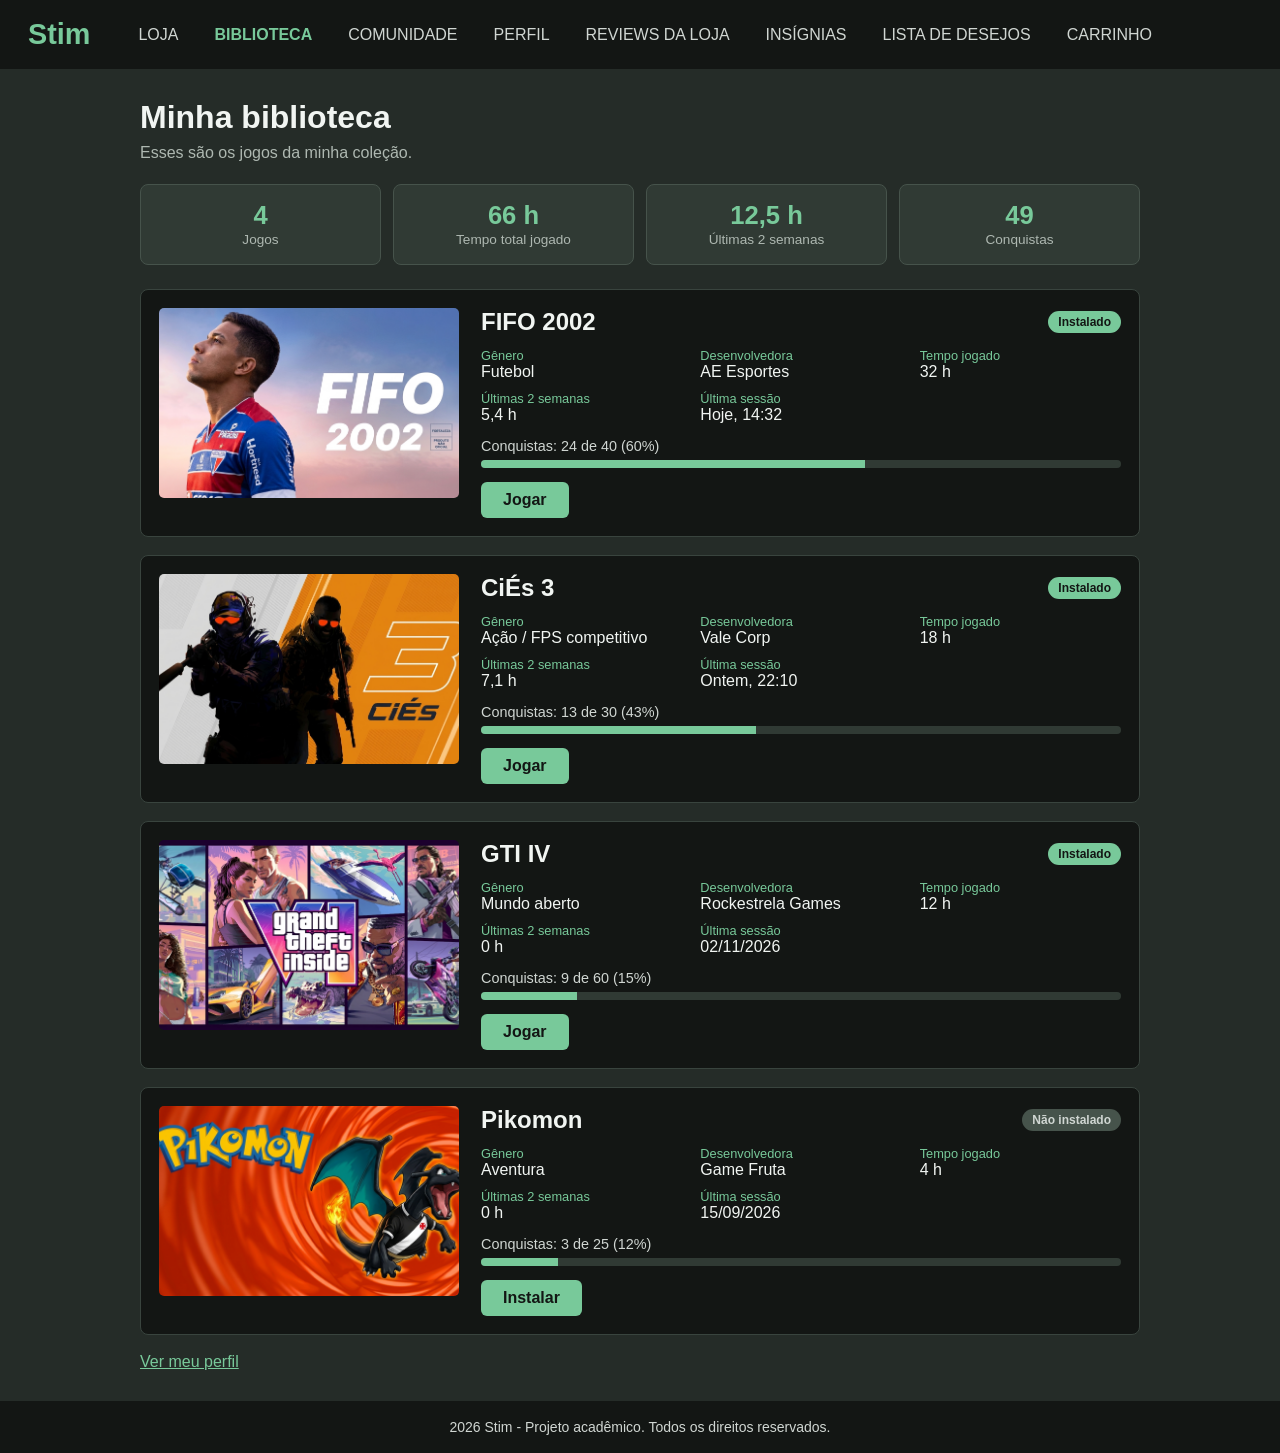
==== commit ce568894: "fiz um bem bolado aqui, automatizei o carrinho pras compra entrar la e conseguir excluir tambem, adi" ====
--- a/biblioteca.html
+++ b/biblioteca.html
@@ -9,62 +9,141 @@
 </head>
 <body>
     <header>
-        <h2>Stim</h2>
-
+        <a href="index.html" class="logo"><h2>Stim</h2></a>
         <nav>
-            <a href="index.html">Loja</a>
-            <a href="biblioteca.html">Biblioteca</a>
-            <a href="comunidade.html">Comunidade</a>
-            <a href="perfil.html">Perfil</a>
-            <a href="reviews.html">Reviews da loja</a>
-            <a href="insignias.html">Insígnias</a>
-            <a href="desejos.html">Lista de desejos</a>
-            <a href="carrinho.html">Carrinho</a>
+            <a href="index.html">LOJA</a>
+            <a href="biblioteca.html" aria-current="page">BIBLIOTECA</a>
+            <a href="comunidade.html">COMUNIDADE</a>
+            <a href="perfil.html">PERFIL</a>
+            <a href="reviews.html">REVIEWS DA LOJA</a>
+            <a href="insignias.html">INSÍGNIAS</a>
+            <a href="desejos.html">LISTA DE DESEJOS</a>
+            <a href="carrinho.html">CARRINHO</a>
         </nav>
     </header>
 
     <main>
         <h1>Minha biblioteca</h1>
-        <p>Esses são os jogos da minha coleção.</p>
+        <p class="subtitulo">Esses são os jogos da minha coleção.</p>
 
-        <div class="jogo">
-            <img src="img/FIFO2002.jpg" alt="FIFO 2002">
-            <h2>FIFO 2002</h2>
-            <p>Gênero: Futebol</p>
-            <p>Tempo jogado: 32 horas</p>
-            <p>Status: Instalado</p>
-        </div>
+        <section class="resumo">
+            <div><strong>4</strong><span>Jogos</span></div>
+            <div><strong>66 h</strong><span>Tempo total jogado</span></div>
+            <div><strong>12,5 h</strong><span>Últimas 2 semanas</span></div>
+            <div><strong>49</strong><span>Conquistas</span></div>
+        </section>
 
-        <div class="jogo">
-            <img src="img/CiÉs3.jpg" alt="CiÉs 3">
-            <h2>CiÉs 3</h2>
-            <p>Gênero: Ação</p>
-            <p>Tempo jogado: 18 horas</p>
-            <p>Status: Instalado</p>
-        </div>
+        <article class="jogo">
+            <img src="img/FIFO2002.jpg" alt="Capa do jogo FIFO 2002">
 
-        <div class="jogo">
-            <img src="img/gti6.jpg" alt="GTI IV">
-            <h2>GTI IV</h2>
-            <p>Gênero: Mundo aberto</p>
-            <p>Tempo jogado: 12 horas</p>
-            <p>Status: Instalado</p>
-        </div>
+            <div class="info-jogo">
+                <div class="topo-jogo">
+                    <h2>FIFO 2002</h2>
+                    <span class="status instalado">Instalado</span>
+                </div>
 
-        <div class="jogo">
-            <img src="img/pikomon.jpg" alt="Pikomon">
-            <h2>Pikomon</h2>
-            <p>Gênero: Aventura</p>
-            <p>Tempo jogado: 4 horas</p>
-            <p>Status: Não instalado</p>
-        </div>
+                <dl class="dados">
+                    <div><dt>Gênero</dt><dd>Futebol</dd></div>
+                    <div><dt>Desenvolvedora</dt><dd>AE Esportes</dd></div>
+                    <div><dt>Tempo jogado</dt><dd>32 h</dd></div>
+                    <div><dt>Últimas 2 semanas</dt><dd>5,4 h</dd></div>
+                    <div><dt>Última sessão</dt><dd>Hoje, 14:32</dd></div>
+                </dl>
 
-        <a href="perfil.html">Ver meu perfil</a>
+                <div class="conquistas">
+                    <p>Conquistas: 24 de 40 (60%)</p>
+                    <div class="barra"><div style="width: 60%"></div></div>
+                </div>
+
+                <a href="#" class="botao">Jogar</a>
+            </div>
+        </article>
+
+        <article class="jogo">
+            <img src="img/CiÉs3.jpg" alt="Capa do jogo CiÉs 3">
+
+            <div class="info-jogo">
+                <div class="topo-jogo">
+                    <h2>CiÉs 3</h2>
+                    <span class="status instalado">Instalado</span>
+                </div>
+
+                <dl class="dados">
+                    <div><dt>Gênero</dt><dd>Ação / FPS competitivo</dd></div>
+                    <div><dt>Desenvolvedora</dt><dd>Vale Corp</dd></div>
+                    <div><dt>Tempo jogado</dt><dd>18 h</dd></div>
+                    <div><dt>Últimas 2 semanas</dt><dd>7,1 h</dd></div>
+                    <div><dt>Última sessão</dt><dd>Ontem, 22:10</dd></div>
+                </dl>
+
+                <div class="conquistas">
+                    <p>Conquistas: 13 de 30 (43%)</p>
+                    <div class="barra"><div style="width: 43%"></div></div>
+                </div>
+
+                <a href="#" class="botao">Jogar</a>
+            </div>
+        </article>
+
+        <article class="jogo">
+            <img src="img/gti6.jpg" alt="Capa do jogo GTI IV">
+
+            <div class="info-jogo">
+                <div class="topo-jogo">
+                    <h2>GTI IV</h2>
+                    <span class="status instalado">Instalado</span>
+                </div>
+
+                <dl class="dados">
+                    <div><dt>Gênero</dt><dd>Mundo aberto</dd></div>
+                    <div><dt>Desenvolvedora</dt><dd>Rockestrela Games</dd></div>
+                    <div><dt>Tempo jogado</dt><dd>12 h</dd></div>
+                    <div><dt>Últimas 2 semanas</dt><dd>0 h</dd></div>
+                    <div><dt>Última sessão</dt><dd>02/11/2026</dd></div>
+                </dl>
+
+                <div class="conquistas">
+                    <p>Conquistas: 9 de 60 (15%)</p>
+                    <div class="barra"><div style="width: 15%"></div></div>
+                </div>
+
+                <a href="#" class="botao">Jogar</a>
+            </div>
+        </article>
+
+        <article class="jogo">
+            <img src="img/pikomon.jpg" alt="Capa do jogo Pikomon">
+
+            <div class="info-jogo">
+                <div class="topo-jogo">
+                    <h2>Pikomon</h2>
+                    <span class="status nao-instalado">Não instalado</span>
+                </div>
+
+                <dl class="dados">
+                    <div><dt>Gênero</dt><dd>Aventura</dd></div>
+                    <div><dt>Desenvolvedora</dt><dd>Game Fruta</dd></div>
+                    <div><dt>Tempo jogado</dt><dd>4 h</dd></div>
+                    <div><dt>Últimas 2 semanas</dt><dd>0 h</dd></div>
+                    <div><dt>Última sessão</dt><dd>15/09/2026</dd></div>
+                </dl>
+
+                <div class="conquistas">
+                    <p>Conquistas: 3 de 25 (12%)</p>
+                    <div class="barra"><div style="width: 12%"></div></div>
+                </div>
+
+                <a href="#" class="botao">Instalar</a>
+            </div>
+        </article>
+
+        <a href="perfil.html" class="link-perfil">Ver meu perfil</a>
     </main>
 
     <footer>
-        <p>Stim - Projeto acadêmico</p>
-        <p>Kauã Santos - 2026</p>
+        <p>2026 Stim - Projeto acadêmico. Todos os direitos reservados.</p>
     </footer>
+
+    <script src="carrinho.js"></script>
 </body>
 </html>
--- a/style.css
+++ b/style.css
@@ -27,9 +27,24 @@
     margin-right: 12px;
 }
 
+header .logo {
+    text-decoration: none;
+}
+
+header nav {
+    display: flex;
+    flex-wrap: wrap;
+    gap: 18px 36px;
+}
+
 header a {
     color: #d0d6d2;
     text-decoration: none;
+}
+
+header a[aria-current="page"] {
+    color: #78c99a;
+    font-weight: 600;
 }
 
 header a:hover {
@@ -44,3 +59,25 @@
     text-align: center;
     font-size: 14px;
 }
+
+.btn-carrinho {
+    padding: 10px 14px;
+    border: none;
+    border-radius: 6px;
+    background-color: #78c99a;
+    color: #131614;
+    font-size: 0.9rem;
+    font-weight: 700;
+    cursor: pointer;
+    transition: background-color 160ms ease;
+}
+
+.btn-carrinho:hover {
+    background-color: #92dbb0;
+}
+
+.btn-carrinho.adicionado {
+    background-color: #303a34;
+    color: #78c99a;
+    border: 1px solid #78c99a;
+}
--- a/biblioteca.css
+++ b/biblioteca.css
@@ -1,37 +1,162 @@
 main {
     width: 90%;
-    max-width: 900px;
+    max-width: 1000px;
     margin: 30px auto;
     color: #d0d6d2;
 }
 
-h1 {
-    margin-bottom: 15px;
+main h1 {
+    margin-bottom: 8px;
+    color: #f1f5f2;
 }
 
-p {
-    margin-bottom: 10px;
+.subtitulo {
+    margin-bottom: 22px;
+    color: #aeb8b1;
+}
+
+.resumo {
+    display: grid;
+    grid-template-columns: repeat(4, 1fr);
+    gap: 12px;
+    margin-bottom: 24px;
+}
+
+.resumo div {
+    padding: 16px;
+    background-color: #303a34;
+    border: 1px solid #46534b;
+    border-radius: 8px;
+    text-align: center;
+}
+
+.resumo strong {
+    display: block;
+    color: #78c99a;
+    font-size: 1.6rem;
+}
+
+.resumo span {
+    color: #aeb8b1;
+    font-size: 0.85rem;
 }
 
 .jogo {
+    display: grid;
+    grid-template-columns: 300px 1fr;
+    gap: 22px;
+    padding: 18px;
+    margin-bottom: 18px;
     background-color: #131614;
-    padding: 20px;
-    margin-top: 20px;
-    margin-bottom: 20px;
+    border: 1px solid #39443e;
     border-radius: 8px;
+    transition: border-color 160ms ease;
+}
+
+.jogo:hover {
+    border-color: #78c99a;
 }
 
 .jogo img {
     width: 100%;
-    max-width: 350px;
+    height: 100%;
+    max-height: 190px;
+    object-fit: cover;
     border-radius: 5px;
 }
 
-.jogo h2 {
-    margin-top: 15px;
-    margin-bottom: 10px;
+.topo-jogo {
+    display: flex;
+    flex-wrap: wrap;
+    align-items: center;
+    justify-content: space-between;
+    gap: 8px;
+    margin-bottom: 12px;
 }
 
-main a {
+.topo-jogo h2 {
+    color: #f1f5f2;
+}
+
+.status {
+    padding: 4px 10px;
+    border-radius: 20px;
+    font-size: 12px;
+    font-weight: bold;
+}
+
+.instalado {
+    background-color: #78c99a;
+    color: #131614;
+}
+
+.nao-instalado {
+    background-color: #46534b;
+    color: #d0d6d2;
+}
+
+.dados {
+    display: grid;
+    grid-template-columns: repeat(auto-fill, minmax(150px, 1fr));
+    gap: 10px 18px;
+    margin-bottom: 14px;
+}
+
+.dados dt {
+    color: #78c99a;
+    font-size: 0.8rem;
+}
+
+.dados dd {
+    color: #f1f5f2;
+}
+
+.conquistas p {
+    margin-bottom: 6px;
+    font-size: 0.9rem;
+}
+
+.barra {
+    height: 8px;
+    margin-bottom: 14px;
+    overflow: hidden;
+    background-color: #303a34;
+    border-radius: 4px;
+}
+
+.barra div {
+    height: 100%;
+    background-color: #78c99a;
+}
+
+.botao {
+    display: inline-block;
+    padding: 9px 22px;
+    background-color: #78c99a;
+    color: #131614;
+    font-weight: bold;
+    text-decoration: none;
+    border-radius: 6px;
+}
+
+.botao:hover {
+    background-color: #92dbb0;
+}
+
+.link-perfil {
     color: #78c99a;
 }
+
+@media (max-width: 700px) {
+    .resumo {
+        grid-template-columns: repeat(2, 1fr);
+    }
+
+    .jogo {
+        grid-template-columns: 1fr;
+    }
+
+    .jogo img {
+        max-height: 220px;
+    }
+}
